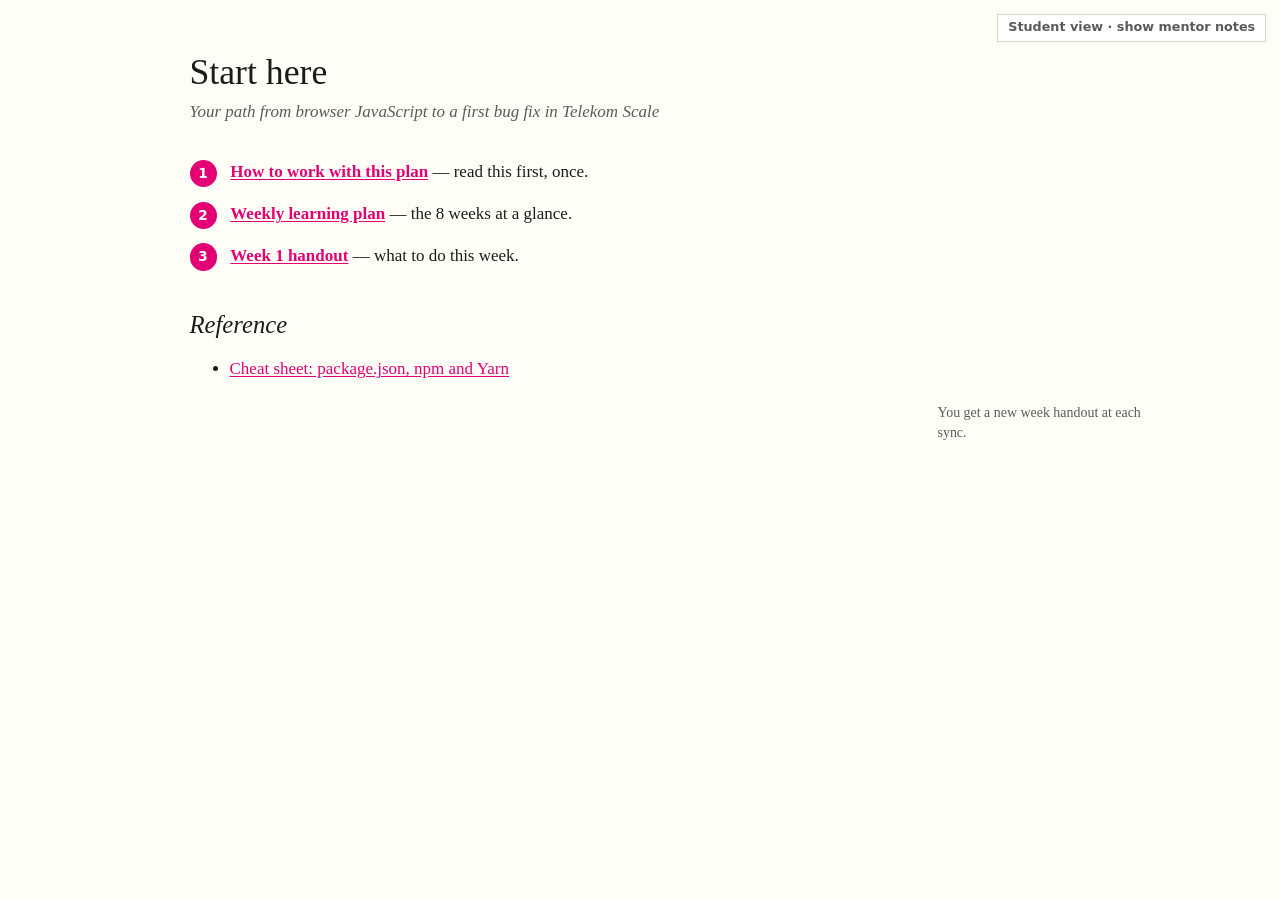
==== index.html @ 859a3450 "Restructure as weekly self-study handouts with weekly sync" ====
<!doctype html>
<html lang="en">
<head>
<meta charset="utf-8">
<meta name="viewport" content="width=device-width, initial-scale=1">
<title>Start here — Web dev path to Telekom Scale</title>
<link rel="stylesheet" href="assets/style.css">
</head>
<body>
<main>
<h1>Start here</h1>
<p class="subtitle">Your path from browser JavaScript to a first bug fix in Telekom Scale</p>
<ol class="steps">
  <li><a href="reference/how-to-learn.html"><strong>How to work with this plan</strong></a> — read this first, once.</li>
  <li><a href="reference/learning-plan.html"><strong>Weekly learning plan</strong></a> — the 8 weeks at a glance.</li>
  <li><a href="weeks/week-01.html"><strong>Week 1 handout</strong></a> — what to do this week.</li>
</ol>
<h2>Reference</h2>
<ul>
  <li><a href="reference/package-json-cheatsheet.html">Cheat sheet: package.json, npm and Yarn</a></li>
</ul>
<p class="sidenote">You get a new week handout at each sync.</p>
</main>
<script src="assets/view.js"></script>
</body>
</html>
---- assets/style.css ----
/* Shared course stylesheet. Every lesson and reference page links this file. */
:root {
  --ink: #1b1b1b;
  --muted: #5b5b5b;
  --paper: #fffff8;
  --rule: #d8d6cc;
  --accent: #e20074; /* Telekom magenta */
  --accent-soft: #fbe3ef;
  --ok: #1f7a3a;
  --ok-soft: #e3f3e7;
  --bad: #a3221b;
  --bad-soft: #f8e1df;
  --code-bg: #f3f1e8;
  --measure: 42rem;
}

* { box-sizing: border-box; }

html { font-size: 17px; }

body {
  margin: 0 auto;
  padding: 3rem 1.5rem 5rem;
  max-width: calc(var(--measure) + 14rem);
  background: var(--paper);
  color: var(--ink);
  font-family: "Iowan Old Style", "Palatino Linotype", Palatino, Georgia, serif;
  line-height: 1.55;
}

main { max-width: var(--measure); }

h1, h2, h3 { font-weight: 400; line-height: 1.2; }
h1 { font-size: 2.1rem; margin: 0 0 .3rem; }
h2 { font-size: 1.45rem; margin: 2.4rem 0 .6rem; font-style: italic; }
h3 { font-size: 1.1rem; margin: 1.6rem 0 .4rem; }

.subtitle { color: var(--muted); font-style: italic; margin: 0 0 2rem; }

a { color: var(--accent); text-underline-offset: 2px; }

code, pre, kbd {
  font-family: "Cascadia Code", Consolas, "SF Mono", Menlo, monospace;
  font-size: .85em;
}
code { background: var(--code-bg); padding: .05em .3em; border-radius: 3px; }
pre {
  background: var(--code-bg);
  padding: .9rem 1rem;
  overflow-x: auto;
  border-left: 3px solid var(--rule);
  line-height: 1.4;
}
pre code { background: none; padding: 0; }

/* Meta strip at the top of a lesson */
.meta {
  display: flex; flex-wrap: wrap; gap: .4rem 1.2rem;
  font-size: .85rem; color: var(--muted);
  border-top: 1px solid var(--rule); border-bottom: 1px solid var(--rule);
  padding: .5rem 0; margin-bottom: 2rem;
}
.meta strong { color: var(--ink); font-weight: 600; }

/* Call-out boxes */
.box { padding: .8rem 1rem; margin: 1.4rem 0; border-left: 4px solid var(--rule); background: #faf9f2; }
.box > :first-child { margin-top: 0; }
.box > :last-child { margin-bottom: 0; }
.box.goal { border-color: var(--accent); background: var(--accent-soft); }
.box.mentor { border-color: #6b5b95; background: #efedf6; }
.box.mentor::before { content: "Mentor note"; display: block; font-size: .75rem; letter-spacing: .08em; text-transform: uppercase; color: #6b5b95; margin-bottom: .3rem; }
.box.source { border-color: var(--ok); background: var(--ok-soft); }
.box.source::before { content: "Primary source"; display: block; font-size: .75rem; letter-spacing: .08em; text-transform: uppercase; color: var(--ok); margin-bottom: .3rem; }
.box.ask { border-color: #c98a00; background: #fdf4dc; }

/* Side notes (Tufte style) on wide screens, inline on narrow */
.sidenote { font-size: .82rem; color: var(--muted); line-height: 1.4; }
@media (min-width: 60rem) {
  .sidenote { float: right; clear: right; width: 12rem; margin-right: -14rem; margin-top: .2rem; }
}

/* Numbered exercise steps */
ol.steps { counter-reset: step; list-style: none; padding-left: 0; }
ol.steps > li { counter-increment: step; position: relative; padding-left: 2.4rem; margin: .9rem 0; }
ol.steps > li::before {
  content: counter(step); position: absolute; left: 0; top: .05rem;
  width: 1.6rem; height: 1.6rem; border-radius: 50%;
  background: var(--accent); color: #fff; font: 600 .8rem/1.6rem system-ui, sans-serif; text-align: center;
}

/* Tables */
table { border-collapse: collapse; width: 100%; font-size: .92rem; margin: 1rem 0; }
th, td { text-align: left; padding: .4rem .6rem; border-bottom: 1px solid var(--rule); vertical-align: top; }
th { font-weight: 600; border-bottom: 2px solid var(--ink); }

/* Answer keys and spoilers */
details { margin: .8rem 0; border: 1px solid var(--rule); padding: .4rem .8rem; background: #fff; }
details summary { cursor: pointer; color: var(--muted); }
details[open] summary { margin-bottom: .4rem; }

/* Lesson navigation */
nav.course { display: flex; justify-content: space-between; gap: 1rem; margin-top: 3rem; padding-top: 1rem; border-top: 1px solid var(--rule); font-size: .9rem; }

/* Phase timeline (learning plan) */
.phase { border-left: 3px solid var(--accent); padding: .2rem 0 .2rem 1rem; margin: 1.6rem 0; }
.phase h3 { margin-top: 0; }
.phase .weeks { font-size: .8rem; color: var(--muted); text-transform: uppercase; letter-spacing: .06em; }
.milestone { font-weight: 600; }
.milestone::before { content: "Milestone → "; color: var(--accent); }

.tag { display: inline-block; font: 600 .7rem/1 system-ui, sans-serif; padding: .2rem .4rem; border-radius: 3px; background: var(--code-bg); color: var(--muted); margin-right: .3rem; vertical-align: middle; }

@media print {
  body { background: #fff; padding: 0; max-width: none; font-size: 11pt; }
  a { color: var(--ink); }
  a[href^="http"]::after { content: " (" attr(href) ")"; font-size: .75em; color: var(--muted); word-break: break-all; }
  nav.course, .no-print, .quiz button.check { display: none; }
  details { border: none; padding: 0; }
  details > * { display: block; }
  pre, .box, .phase, table { break-inside: avoid; }
  .sidenote { float: none; width: auto; margin: 0; display: block; }
}
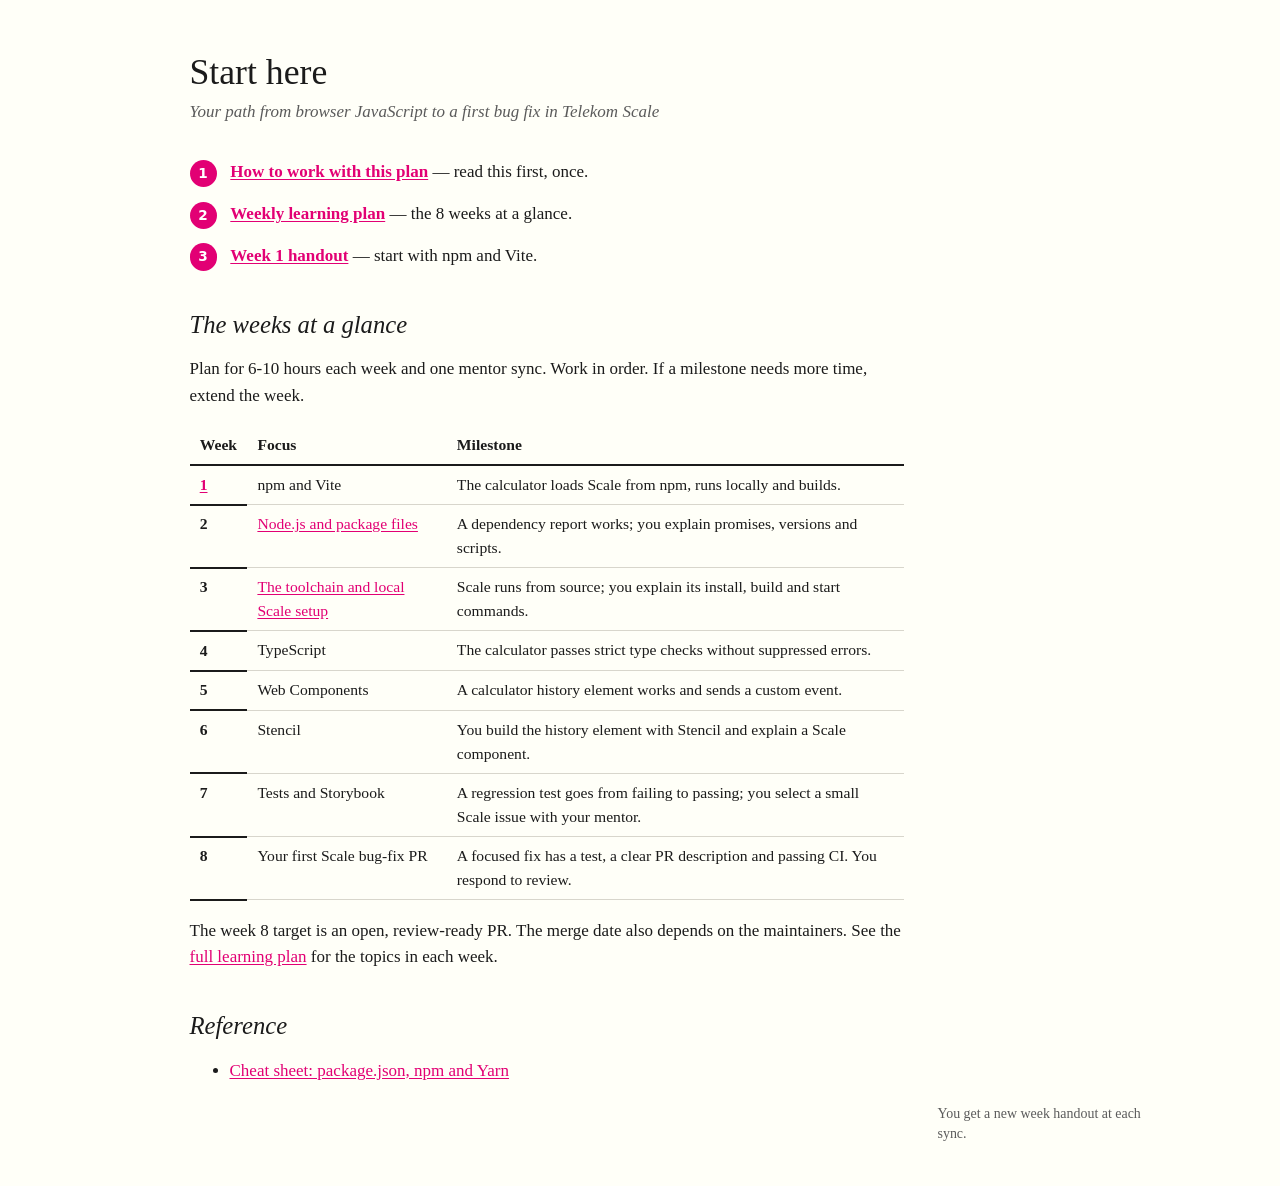
==== commit 5d0e14c3: "Update learning plan and add week 2 and week 3 handouts - Revise week 1-3 descriptions in the learni" ====
--- a/index.html
+++ b/index.html
@@ -13,8 +13,24 @@
 <ol class="steps">
   <li><a href="reference/how-to-learn.html"><strong>How to work with this plan</strong></a> — read this first, once.</li>
   <li><a href="reference/learning-plan.html"><strong>Weekly learning plan</strong></a> — the 8 weeks at a glance.</li>
-  <li><a href="weeks/week-01.html"><strong>Week 1 handout</strong></a> — what to do this week.</li>
+  <li><a href="weeks/week-01.html"><strong>Week 1 handout</strong></a> — start with npm and Vite.</li>
 </ol>
+<h2>The weeks at a glance</h2>
+<p>Plan for 6-10 hours each week and one mentor sync. Work in order. If a milestone needs more time, extend the week.</p>
+<table>
+  <thead><tr><th scope="col">Week</th><th scope="col">Focus</th><th scope="col">Milestone</th></tr></thead>
+  <tbody>
+    <tr><th scope="row"><a href="weeks/week-01.html">1</a></th><td>npm and Vite</td><td>The calculator loads Scale from npm, runs locally and builds.</td></tr>
+    <tr><th scope="row">2</th><td><a href="weeks/week-02.html">Node.js and package files</a></td><td>A dependency report works; you explain promises, versions and scripts.</td></tr>
+    <tr><th scope="row">3</th><td><a href="weeks/week-03.html">The toolchain and local Scale setup</a></td><td>Scale runs from source; you explain its install, build and start commands.</td></tr>
+    <tr><th scope="row">4</th><td>TypeScript</td><td>The calculator passes strict type checks without suppressed errors.</td></tr>
+    <tr><th scope="row">5</th><td>Web Components</td><td>A calculator history element works and sends a custom event.</td></tr>
+    <tr><th scope="row">6</th><td>Stencil</td><td>You build the history element with Stencil and explain a Scale component.</td></tr>
+    <tr><th scope="row">7</th><td>Tests and Storybook</td><td>A regression test goes from failing to passing; you select a small Scale issue with your mentor.</td></tr>
+    <tr><th scope="row">8</th><td>Your first Scale bug-fix PR</td><td>A focused fix has a test, a clear PR description and passing CI. You respond to review.</td></tr>
+  </tbody>
+</table>
+<p>The week 8 target is an open, review-ready PR. The merge date also depends on the maintainers. See the <a href="reference/learning-plan.html">full learning plan</a> for the topics in each week.</p>
 <h2>Reference</h2>
 <ul>
   <li><a href="reference/package-json-cheatsheet.html">Cheat sheet: package.json, npm and Yarn</a></li>
